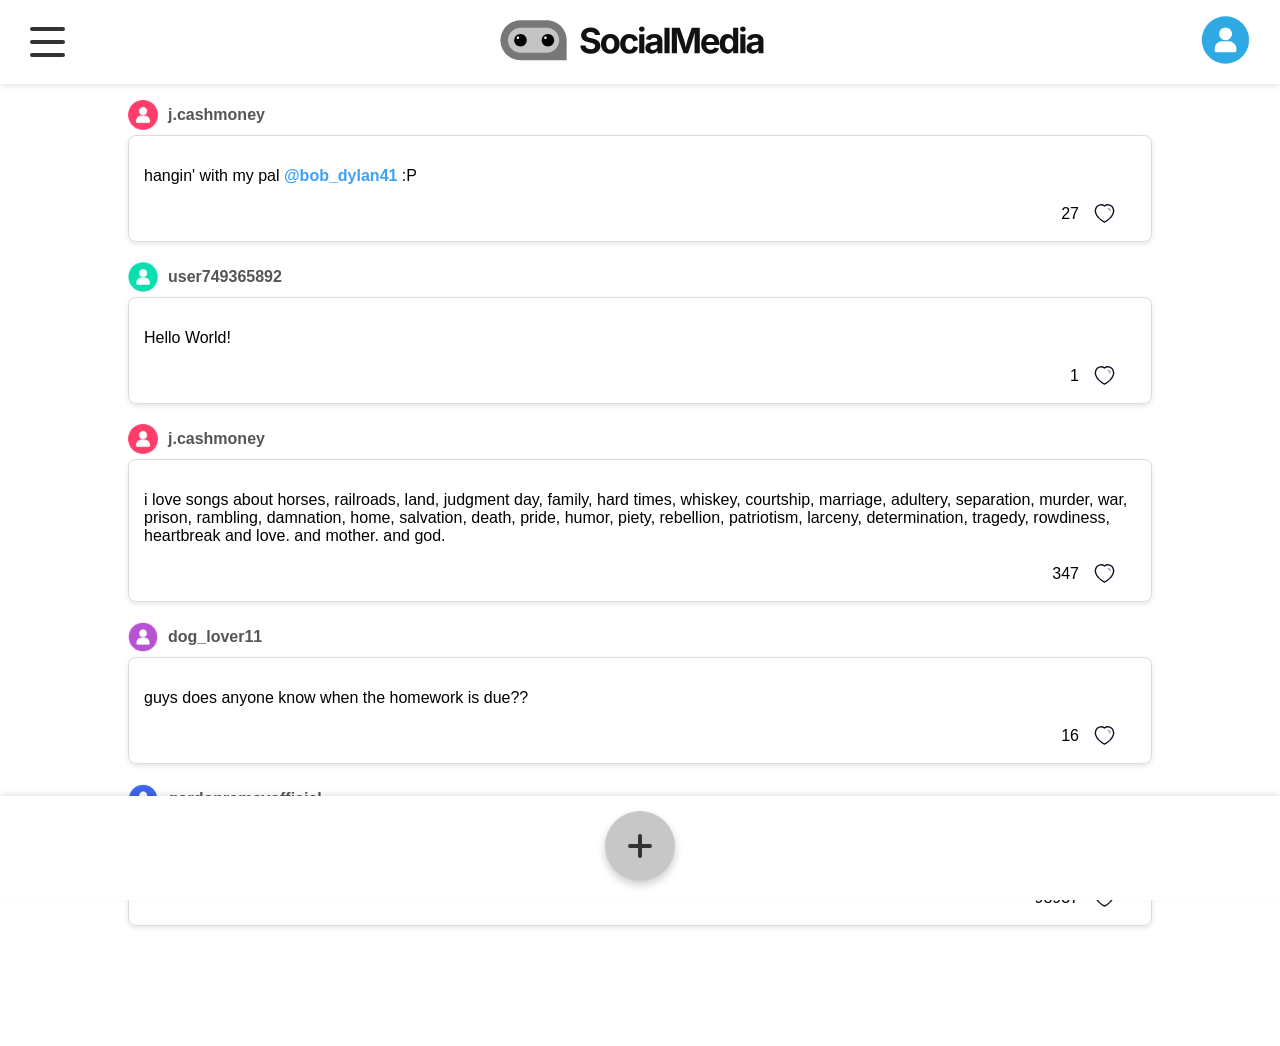
==== Bridget/homepage.html @ 055d9864 "new post" ====
<!DOCTYPE html>
<html lang="en">
<head>
    <meta charset="UTF-8">
    <meta name="viewport" content="width=device-width, initial-scale=1.0">
    <title>Homepage</title>
    <link rel="stylesheet" href="../global.css">
    <link rel="stylesheet" href="homepage.css">
</head>
<body>
    <div class="navbar">
        <div class="hamburger" id="hamburger-btn">
            <div class="line"></div>
            <div class="line"></div>
            <div class="line"></div>
        </div>
        <div>
            <a href="homepage.html"> <img src="../images/logoipsum-custom-logo.svg" alt="logo"></a>
        </div>
        <div class="myprofile">
            <img src="../images/sky-pfp.png" alt="sky pfp icon" style="width: 50px; height: 50px;">
        </div>
    </div>
    
    <div class="post-container">
        <div class="post">
            <div class="username"> <img src="../images/pink-pfp.png" alt="pink pfp icon" style="width: 30px; height: 30px; margin-right: 10px;">j.cashmoney</div>
                <div class="content">
                <p>hangin' with my pal <a href= "../Sam/user-profile.html" class="mention">@bob_dylan41</a> :P</p>
                    <div class="like-container">
                        <span class= "counter">27</span>
                        <button type="button" class="likeButton">
                            <svg class="heart-icon" viewBox="0 0 24 24" width="23" height="23" xmlns="http://www.w3.org/2000/svg">
                                <path class="heart-main" fill-rule="evenodd" clip-rule="evenodd" d="M2.87187 11.5983C1.79887 8.24832 3.05287 4.41932 6.56987 3.28632C8.41987 2.68932 10.4619 3.04132 11.9999 4.19832C13.4549 3.07332 15.5719 2.69332 17.4199 3.28632C20.9369 4.41932 22.1989 8.24832 21.1269 11.5983C19.4569 16.9083 11.9999 20.9983 11.9999 20.9983C11.9999 20.9983 4.59787 16.9703 2.87187 11.5983Z" stroke="#130F26" stroke-width="1.5" stroke-linecap="round" stroke-linejoin="round"/>
                                <path class="heart-shine" opacity="0.4" d="M16 6.69995C17.07 7.04595 17.826 8.00095 17.917 9.12195" stroke="#130F26" stroke-width="1.5" stroke-linecap="round" stroke-linejoin="round"/>
                            </svg>
                        </button>
                    </div>
                </div>
            </div>
        <div class="post">
            <div class="username"> <img src="../images/aqua-pfp.png" alt="aqua pfp icon" style="width: 30px; height: 30px; margin-right: 10px;">user749365892</div>
                <div class="content">
                    <p>Hello World!</p>
                    <div class="like-container">
                        <span class= "counter">1</span>
                        <button type="button" class="likeButton">
                            <svg class="heart-icon" viewBox="0 0 24 24" width="23" height="23" xmlns="http://www.w3.org/2000/svg">
                                <path class="heart-main" fill-rule="evenodd" clip-rule="evenodd" d="M2.87187 11.5983C1.79887 8.24832 3.05287 4.41932 6.56987 3.28632C8.41987 2.68932 10.4619 3.04132 11.9999 4.19832C13.4549 3.07332 15.5719 2.69332 17.4199 3.28632C20.9369 4.41932 22.1989 8.24832 21.1269 11.5983C19.4569 16.9083 11.9999 20.9983 11.9999 20.9983C11.9999 20.9983 4.59787 16.9703 2.87187 11.5983Z" stroke="#130F26" stroke-width="1.5" stroke-linecap="round" stroke-linejoin="round"/>
                                <path class="heart-shine" opacity="0.4" d="M16 6.69995C17.07 7.04595 17.826 8.00095 17.917 9.12195" stroke="#130F26" stroke-width="1.5" stroke-linecap="round" stroke-linejoin="round"/>
                            </svg>
                        </button>
                    </div>
                </div>
            </div>
        <div class="post">
            <div class="username"> <img src="../images/pink-pfp.png" alt="pink pfp icon" style="width: 30px; height: 30px; margin-right: 10px;">j.cashmoney</div>
                <div class="content">
                    <p>i love songs about horses, railroads, land, judgment day, family, hard times, whiskey, courtship, marriage, adultery, separation, murder, war, prison, rambling, damnation, home, salvation, death, pride, humor, piety, rebellion, patriotism, larceny, determination, tragedy, rowdiness, heartbreak and love. and mother. and god.</p>
                    <div class="like-container">
                        <span class= "counter">347</span>
                        <button type="button" class="likeButton">
                            <svg class="heart-icon" viewBox="0 0 24 24" width="23" height="23" xmlns="http://www.w3.org/2000/svg">
                                <path class="heart-main" fill-rule="evenodd" clip-rule="evenodd" d="M2.87187 11.5983C1.79887 8.24832 3.05287 4.41932 6.56987 3.28632C8.41987 2.68932 10.4619 3.04132 11.9999 4.19832C13.4549 3.07332 15.5719 2.69332 17.4199 3.28632C20.9369 4.41932 22.1989 8.24832 21.1269 11.5983C19.4569 16.9083 11.9999 20.9983 11.9999 20.9983C11.9999 20.9983 4.59787 16.9703 2.87187 11.5983Z" stroke="#130F26" stroke-width="1.5" stroke-linecap="round" stroke-linejoin="round"/>
                                <path class="heart-shine" opacity="0.4" d="M16 6.69995C17.07 7.04595 17.826 8.00095 17.917 9.12195" stroke="#130F26" stroke-width="1.5" stroke-linecap="round" stroke-linejoin="round"/>
                            </svg>
                        </button>
                    </div>
                </div>
            </div>
        <div class="post">
            <div class="username"> <img src="../images/purple-pfp.png" alt="purple pfp icon" style="width: 30px; height: 30px; margin-right: 10px;">dog_lover11</div>
                <div class="content">
                    <p>guys does anyone know when the homework is due??</p>
                    <div class="like-container">
                        <span class= "counter">16</span>
                        <button type="button" class="likeButton">
                            <svg class="heart-icon" viewBox="0 0 24 24" width="23" height="23" xmlns="http://www.w3.org/2000/svg">
                                <path class="heart-main" fill-rule="evenodd" clip-rule="evenodd" d="M2.87187 11.5983C1.79887 8.24832 3.05287 4.41932 6.56987 3.28632C8.41987 2.68932 10.4619 3.04132 11.9999 4.19832C13.4549 3.07332 15.5719 2.69332 17.4199 3.28632C20.9369 4.41932 22.1989 8.24832 21.1269 11.5983C19.4569 16.9083 11.9999 20.9983 11.9999 20.9983C11.9999 20.9983 4.59787 16.9703 2.87187 11.5983Z" stroke="#130F26" stroke-width="1.5" stroke-linecap="round" stroke-linejoin="round"/>
                                <path class="heart-shine" opacity="0.4" d="M16 6.69995C17.07 7.04595 17.826 8.00095 17.917 9.12195" stroke="#130F26" stroke-width="1.5" stroke-linecap="round" stroke-linejoin="round"/>
                            </svg>
                        </button>
                    </div>
                </div>
            </div>
        <div class="post">
            <div class="username"> <img src="../images/blue-pfp.png" alt="blue pfp icon" style="width: 30px; height: 30px; margin-right: 10px;">gordonramsyofficial</div>
                <div class="content">
                    <p>Having a snack</p>
                    <div class="like-container">
                        <span class= "counter">98937</span>
                        <button type="button" class="likeButton">
                            <svg class="heart-icon" viewBox="0 0 24 24" width="23" height="23" xmlns="http://www.w3.org/2000/svg">
                                <path class="heart-main" fill-rule="evenodd" clip-rule="evenodd" d="M2.87187 11.5983C1.79887 8.24832 3.05287 4.41932 6.56987 3.28632C8.41987 2.68932 10.4619 3.04132 11.9999 4.19832C13.4549 3.07332 15.5719 2.69332 17.4199 3.28632C20.9369 4.41932 22.1989 8.24832 21.1269 11.5983C19.4569 16.9083 11.9999 20.9983 11.9999 20.9983C11.9999 20.9983 4.59787 16.9703 2.87187 11.5983Z" stroke="#130F26" stroke-width="1.5" stroke-linecap="round" stroke-linejoin="round"/>
                                <path class="heart-shine" opacity="0.4" d="M16 6.69995C17.07 7.04595 17.826 8.00095 17.917 9.12195" stroke="#130F26" stroke-width="1.5" stroke-linecap="round" stroke-linejoin="round"/>
                            </svg>
                        </button>
                    </div>
                </div>
            </div>
        </div>
    </div>
    <div class="footer">
        <a href = "new-post.html">
            <button class="add-button">
                <div class="line horizontal"></div>
                <div class="line vertical"></div>
            </button> 
        </a>
    </div>

</body>
</html>

<script>
    var likeButtons = document.querySelectorAll(".likeButton");
    
    likeButtons.forEach((button) => {
        button.addEventListener("click", () => {
            var counter = button.closest(".content").querySelector(".counter");
            let currentCount = Number(counter.innerHTML);
            if (button.classList.contains("liked")) {
                button.classList.remove("liked");
                counter.innerHTML = currentCount - 1;}
            else {button.classList.add("liked");
                counter.innerHTML = currentCount + 1;}

            });
        });

</script>
---- global.css ----
body {
    margin: 0;
    padding: 0;
}

/* Header */

    .navbar {
        display: flex;
        justify-content: space-between;
        align-items: center;
        padding: 15px 30px;
        background-color: #ffffff;
        box-shadow: 0 2px 5px rgba(0,0,0,0.1);
        position: fixed;
        top: 0;
        left: 0;
        width:100%;
        z-index: 1000;
    }

            .hamburger {
                width: 35px;
                height: 30px;
                background: transparent;
                border: none;
                cursor: pointer;
                display: flex;
                flex-direction: column;
                justify-content: space-between;
                padding: 0;
        }
                .hamburger:hover {transform: scale(1.1); filter: drop-shadow(0 4px 6px rgba(0, 0, 0, 0.25));}
                .hamburger:active {transform: scale(0.95);}

            .hamburger .line {
                width: 100%;
                height: 4px;
                background-color: #333;
                border-radius: 2px;
            }

            .myprofile {cursor: pointer}
                .myprofile:hover {transform:scale(1.1);filter: drop-shadow(0 4px 6px rgba(0, 0, 0, 0.25));}
                .myprofile:active {transform: scale(0.95);}

/* Footer */

    .footer {
        display: flex;
        justify-content: center;
        align-items: center;
        padding: 15px 30px;
        background-color: #ffffff;
        position: fixed;
        bottom: 0;
        width: 100%;
        box-shadow: 0 -2px 5px rgba(0,0,0,0.1);
        z-index: 1000;
    }
        .add-button {
            width: 70px;
            height: 70px;
            background-color: #c7c7c7;
            position: relative;
            padding: 0;
            border: 0;
            border-radius: 50%;
            box-sizing: border-box;
            box-shadow: 0 4px 8px rgba(0, 0, 0, 0.2);
            cursor: pointer;
    }

                .add-button:hover {
                    box-shadow: 0 6px 12px rgba(0, 0, 0, 0.25);
                    transform: scale(1.1);
                }

                .add-button:active {
                    transform: scale(0.95);
                    box-shadow: 0 2px 4px rgba(0, 0, 0, 0.2);
                }

            .add-button .line {
                background-color: #333;
                border-radius: 2px;
                position: absolute;
                top: 50%;
                left: 50%;
                transform: translate(-50%, -50%);
            }

                .add-button .horizontal {
                    width: 24px;
                    height: 4px;
                }

                .add-button .vertical {
                    width: 4px;
                    height: 24px;
                }

/* Post and like button styling */

    .post-container {
        display: flex;
        flex-direction: column;
        align-items:center;
        margin-top: 100px;
        margin-bottom: 100px;
        
    }
        
        .post {
            width: 80%;
            display: flex;
            flex-direction: column;
            align-items: flex-start;
        }
        .username {
            font-family:'Lucida Sans', 'Lucida Sans Regular', 'Lucida Grande', 'Lucida Sans Unicode', Geneva, Verdana, sans-serif;
            font-weight:600;
            color: #555555;
            text-align: left;
            display:flex;
            flex-direction: row;
            align-items: center;
            margin-bottom: 5px;
            cursor: pointer;
            
        }   
            .username:hover {color:#3780c0;}

        .content {
            font-family:'Lucida Sans', 'Lucida Sans Regular', 'Lucida Grande', 'Lucida Sans Unicode', Geneva, Verdana, sans-serif;
            background-color: #ffffff;
            border: 1px solid #ddd;
            border-radius: 8px;
            margin-bottom: 20px;
            padding: 15px;
            box-shadow: 0 2px 5px rgba(0,0,0,0.1);
            width: 100%;
            position:relative
        }
        .like-container {
            display: flex;
            align-items: center;
            gap: 8px;
            justify-content: flex-end;
        }

            .likeButton {
                background: transparent;
                border: none;
                padding-right: 20px;
                cursor: pointer;
                display: flex;
                align-items: center;
            }
                .heart-icon .heart-main {
                    fill: transparent;
                    stroke: #130F26;
                    transition: fill 0.2s ease, stroke 0.2s ease;
                }
                .likeButton.liked .heart-icon .heart-main {
                    fill: #ff2b56;
                    stroke: #9b1630;
                }
                .likeButton.liked .heart-icon .heart-shine {
                    stroke: #ffffff;
                    opacity: 0.8;
                }
                .likeButton:hover {transform:scale(1.2); transition:ease;}
                .likeButton:active {transform:scale(.95)}
                .likeButton.liked img {color: rgb(249, 18, 91)}

        .mention {
            color: #3fa0f5;
            font-weight: bold;
            cursor: pointer;
            text-decoration: none;
        }

            .mention:hover {color:#3780c0;}



    *, *::before, *::after {
  box-sizing: border-box;
}
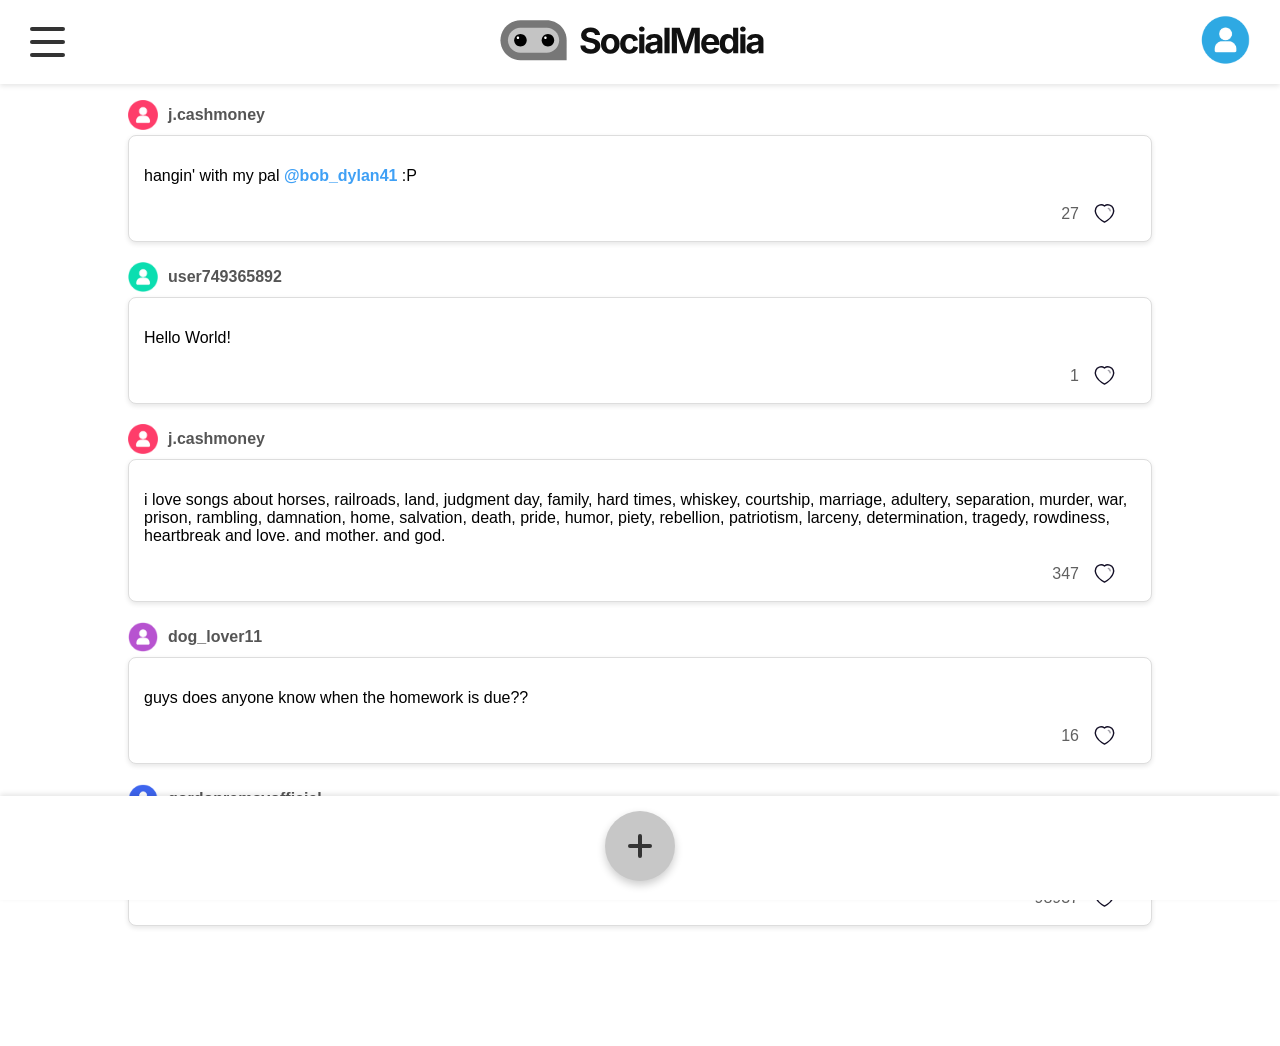
==== commit cbf783e2: "saved posts edits" ====
--- a/Bridget/homepage.html
+++ b/Bridget/homepage.html
@@ -23,7 +23,7 @@
     </div>
     
     <div class="post-container">
-        <div class="post">
+        <div class="post" id="p5">
             <div class="username"> <img src="../images/pink-pfp.png" alt="pink pfp icon" style="width: 30px; height: 30px; margin-right: 10px;">j.cashmoney</div>
                 <div class="content">
                 <p>hangin' with my pal <a href= "../Sam/user-profile.html" class="mention">@bob_dylan41</a> :P</p>
@@ -38,7 +38,7 @@
                     </div>
                 </div>
             </div>
-        <div class="post">
+        <div class="post" id="p4">
             <div class="username"> <img src="../images/aqua-pfp.png" alt="aqua pfp icon" style="width: 30px; height: 30px; margin-right: 10px;">user749365892</div>
                 <div class="content">
                     <p>Hello World!</p>
@@ -53,7 +53,7 @@
                     </div>
                 </div>
             </div>
-        <div class="post">
+        <div class="post" id="p3">
             <div class="username"> <img src="../images/pink-pfp.png" alt="pink pfp icon" style="width: 30px; height: 30px; margin-right: 10px;">j.cashmoney</div>
                 <div class="content">
                     <p>i love songs about horses, railroads, land, judgment day, family, hard times, whiskey, courtship, marriage, adultery, separation, murder, war, prison, rambling, damnation, home, salvation, death, pride, humor, piety, rebellion, patriotism, larceny, determination, tragedy, rowdiness, heartbreak and love. and mother. and god.</p>
@@ -68,7 +68,7 @@
                     </div>
                 </div>
             </div>
-        <div class="post">
+        <div class="post" id="p2">
             <div class="username"> <img src="../images/purple-pfp.png" alt="purple pfp icon" style="width: 30px; height: 30px; margin-right: 10px;">dog_lover11</div>
                 <div class="content">
                     <p>guys does anyone know when the homework is due??</p>
@@ -83,7 +83,7 @@
                     </div>
                 </div>
             </div>
-        <div class="post">
+        <div class="post" id="p1">
             <div class="username"> <img src="../images/blue-pfp.png" alt="blue pfp icon" style="width: 30px; height: 30px; margin-right: 10px;">gordonramsyofficial</div>
                 <div class="content">
                     <p>Having a snack</p>
@@ -113,19 +113,80 @@
 </html>
 
 <script>
-    var likeButtons = document.querySelectorAll(".likeButton");
-    
-    likeButtons.forEach((button) => {
-        button.addEventListener("click", () => {
-            var counter = button.closest(".content").querySelector(".counter");
-            let currentCount = Number(counter.innerHTML);
-            if (button.classList.contains("liked")) {
-                button.classList.remove("liked");
-                counter.innerHTML = currentCount - 1;}
-            else {button.classList.add("liked");
-                counter.innerHTML = currentCount + 1;}
+var likeButtons = document.querySelectorAll(".likeButton");
 
+likeButtons.forEach((button) => {
+
+    var post = button.closest(".post");
+    var postId = post.id; 
+    var counter = post.querySelector(".counter");
+    var savedData = JSON.parse(localStorage.getItem(postId));
+
+    if (savedData) {
+        counter.innerHTML = savedData.count;
+        if (savedData.liked) {
+            button.classList.add("liked");
+        }
+    }
+    button.addEventListener("click", () => {
+        let currentCount = Number(counter.innerHTML);
+        let isCurrentlyLiked = button.classList.contains("liked");
+
+        if (isCurrentlyLiked) {
+            button.classList.remove("liked");
+            currentCount -= 1;
+        } else {
+            button.classList.add("liked");
+            currentCount += 1;
+        }
+
+        counter.innerHTML = currentCount;
+        localStorage.setItem(postId, JSON.stringify({
+            liked: !isCurrentlyLiked,
+            count: currentCount
+        }));
+    });
+});
+
+
+var savedPosts = JSON.parse(localStorage.getItem("posts")) || [];
+var postContainer = document.querySelector(".post-container");
+var firstHardcodedPost = postContainer.firstElementChild; 
+
+savedPosts.forEach(function(post){
+    var postDiv = document.createElement("div");
+    postDiv.className = "post";
+    postDiv.id = post.id;
+    postDiv.innerHTML = `
+        <div class="username">
+            <img src="../images/sky-pfp.png" alt="sky pfp icon" style="width: 30px; height: 30px; margin-right: 10px;">You</div>
+        </div>
+        <div class="content">
+            <button type="button" class="deleteButton">
+                <div class="line aigu"></div>
+                <div class="line grave"></div>
+            </button>
+            <p>${post.content}</p>
+            <div class="like-container">
+                <span class="counter">${post.likes}</span>
+                <h4>Likes</h4>
+            </div>
+        </div>
+    `;
+    var deleteBtn = postDiv.querySelector(".deleteButton");
+    deleteBtn.addEventListener("click", function() {
+        postDiv.remove(); 
+
+            var currentPosts = JSON.parse(localStorage.getItem("posts")) || [];
+            var updatedPosts = currentPosts.filter(function(item) {
+                return item.id !== post.id;
             });
+
+            localStorage.setItem("posts", JSON.stringify(updatedPosts));
         });
 
+    postContainer.insertBefore(postDiv, firstHardcodedPost);
+
+    
+    });
 </script>
--- a/global.css
+++ b/global.css
@@ -17,6 +17,7 @@
         left: 0;
         width:100%;
         z-index: 1000;
+        left: 0; right: 0;
     }
 
             .hamburger {
@@ -147,6 +148,9 @@
             align-items: center;
             gap: 8px;
             justify-content: flex-end;
+            color: #606060;
+            font-weight:lighter;
+            margin: 0;
         }
 
             .likeButton {
@@ -173,7 +177,7 @@
                 .likeButton:hover {transform:scale(1.2); transition:ease;}
                 .likeButton:active {transform:scale(.95)}
                 .likeButton.liked img {color: rgb(249, 18, 91)}
-
+             
         .mention {
             color: #3fa0f5;
             font-weight: bold;
@@ -184,7 +188,6 @@
             .mention:hover {color:#3780c0;}
 
 
-
     *, *::before, *::after {
   box-sizing: border-box;
 }
--- a/Bridget/homepage.css
+++ b/Bridget/homepage.css
@@ -0,0 +1,38 @@
+.deleteButton {
+    width: 20px;
+    height: 20px;
+    background: transparent;
+    border: none;
+    cursor: pointer;
+    display: flex;
+    padding-top: 10px;
+    padding-right: 38.5px;
+    float:right;
+    position:relative;
+    margin: 0;
+}
+    .deleteButton:hover {transform: scale(1.1); filter: drop-shadow(0 4px 6px rgba(0, 0, 0, 0.25));}
+    .deleteButton:active {transform: scale(0.95);}
+
+.deleteButton .line {
+    width: 14px;
+    height: 2px;
+    background-color: #333;
+    position: absolute;
+}
+    .deleteButton .line.aigu {
+        transform: rotate(45deg);
+    }
+
+    .deleteButton .line.grave {
+        transform: rotate(-45deg);
+    }
+
+h4 {
+    font-family:'Lucida Sans', 'Lucida Sans Regular', 'Lucida Grande', 'Lucida Sans Unicode', Geneva, Verdana, sans-serif;
+    font-weight:lighter;
+    color: #606060;
+    padding-right: 18px;
+    padding-bottom: 0;
+    margin: 0;
+}
